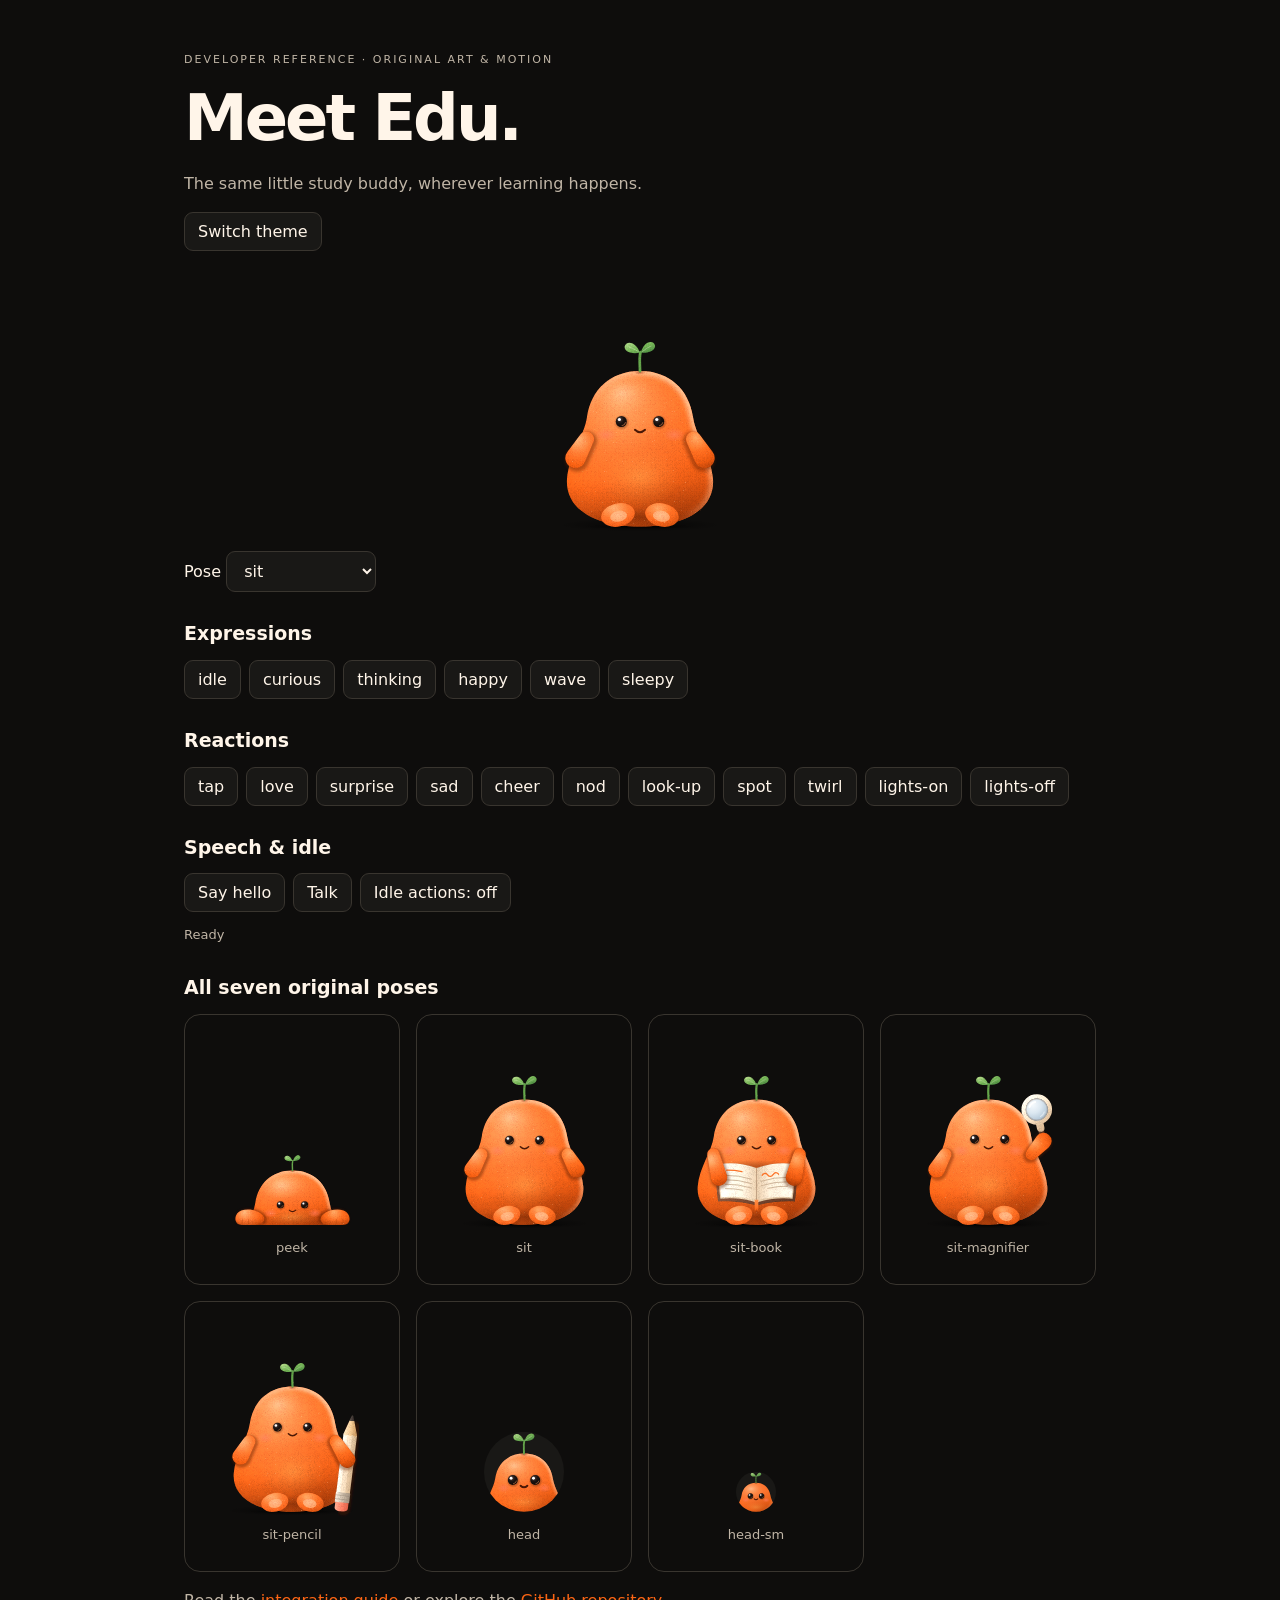
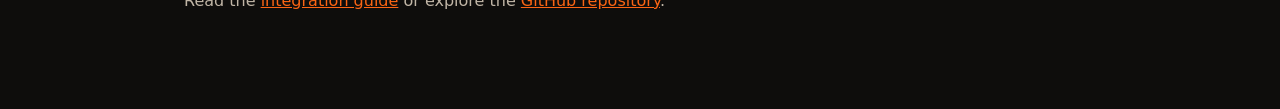
==== index.html @ 2452f306 "Share Edu mascot with animated README, demo and reusable agent skill" ====
<!doctype html>
<html lang="en" data-theme="dark"><meta charset="utf-8"><meta name="viewport" content="width=device-width, initial-scale=1"><title>Edu — meet your study buddy</title><link rel="icon" href="art/mascot/head-sm.svg"><link rel="stylesheet" href="assets/mascot.css"><link rel="stylesheet" href="demo.css">
<body><main><p class="eyebrow">DEVELOPER REFERENCE · ORIGINAL ART & MOTION</p><h1>Meet Edu.</h1><p>The same little study buddy, wherever learning happens.</p><button id="theme">Switch theme</button><section class="stage"><div id="hero"></div></section><label>Pose <select id="pose"></select></label><h2>Expressions</h2><div id="states" class="controls"></div><h2>Reactions</h2><div id="reactions" class="controls"></div><h2>Speech & idle</h2><div class="controls"><button id="speak">Say hello</button><button id="talk">Talk</button><button id="auto" aria-pressed="false">Idle actions: off</button></div><p id="status" aria-live="polite">Ready</p><h2>All seven original poses</h2><section id="gallery"></section><p>Read the <a href="docs/integration.md">integration guide</a> or explore the <a href="https://github.com/zoxilsi/eduport_mascot_edu">GitHub repository</a>.</p></main><script type="module" src="demo.js"></script></body></html>
---- assets/mascot.css ----
/* Edu, Eduport's study buddy (assets/mascot.js): layers, moods, reactions, idle
   actions, the thought cloud, speech bubbles and particles. Flying lives in
   assets/journey.css.

   Everything is driven by classes, data attributes and CSS custom properties that
   mascot.js writes through CSSOM, so the page's Content-Security-Policy (no style=""
   markup) is respected.

   Layers, outside in:
     .mascot   the element the page places (never transformed)
     .m-clip   the crop: the ledge for a peek, a circle for an avatar
     .m-stage  the entrance (rise)            .m-dip   scrollPeek (duck and pop)
     .m-act    one-shot reactions and idle actions, hover tilt
     .m-mood   the state: breathing, thinking, curious, happy, wave
   Long loops only move these HTML layers, which the compositor animates without
   repainting the felt filter. Parts inside the SVG (eyes, arms, mouth, seedling)
   move only for short events. */

/* --- frame ------------------------------------------------------------------------ */
.mascot {
  --gaze-x: 3px; --gaze-y: 1.6px; --lift: -11px; --tilt: 7deg; --lean: 2deg;
  --think-x: 72%; --think-y: 86%; --td: 4.5px; --tg: 3.5px; --tp: 5px 8px;
  position: relative; display: inline-block; width: 100%; line-height: 0;
  -webkit-tap-highlight-color: transparent; -webkit-user-select: none; user-select: none;
}
.mascot.is-interactive { cursor: pointer; touch-action: manipulation; }
.mascot .m-clip, .mascot .m-stage, .mascot .m-dip, .mascot .m-act, .mascot .m-mood {
  display: block; transform-origin: 50% 100%;
}
.mascot svg { display: block; width: 100%; height: auto; overflow: visible; }
.mascot--peek { --lift: 0px; --tilt: 3.5deg; --lean: 1.4deg; }
.mascot--sit { --think-x: 74%; --think-y: 94%; }
.mascot--head {
  --gaze-x: 2.2px; --gaze-y: 1.2px; --lift: -5px; --tilt: 8deg;
  --think-x: 78%; --think-y: 86%; --td: 3px; --tg: 2px; --tp: 3px 5px;
}
/* A peek hides below its ledge (the bottom edge) but may wave, cheer or pop above it. */
.mascot--peek .m-clip { clip-path: inset(-90% -45% 0 -45%); }
/* An avatar is cropped round; the face moves inside the crop. */
.mascot--head .m-clip { clip-path: circle(50% at 50% 50%); background: var(--surface-2); }
.mascot--head .m-act, .mascot--head .m-mood { transform-origin: 50% 78%; }

/* --- the rig (see art/mascot/README.md) ---------------------------------------------- */
.mascot .m-body, .mascot .m-accessory { transform-box: fill-box; transform-origin: 50% 100%; }
.mascot .m-hand-l, .mascot .m-hand-r, .mascot .m-shadow, .mascot .m-eyes, .mascot .m-lid,
.mascot .m-eye, .mascot .m-mouth, .mascot .m-mouth-o, .mascot .m-prop {
  transform-box: fill-box; transform-origin: 50% 50%;
}
.mascot .m-mouth-open { transform-box: fill-box; transform-origin: 50% 0; }
.mascot .m-mouth-o { transform-origin: 50% 25%; }

.mascot .m-gaze {
  transform: translate(calc(var(--gx, 0) * var(--gaze-x)), calc(var(--gy, 0) * var(--gaze-y)));
  transition: transform 0.35s cubic-bezier(0.2, 0.8, 0.2, 1);
}
.mascot .m-lid { transition: transform 0.12s cubic-bezier(0.3, 0, 0.2, 1), opacity 0.1s ease; }
.mascot.is-blinking .m-lid { transform: scaleY(0.08); transition-duration: 0.06s, 0.1s; }
.mascot .m-eye { transition: transform 0.22s cubic-bezier(0.3, 1.4, 0.5, 1), opacity 0.1s ease; }
.mascot .m-joy, .mascot .m-joy-l, .mascot .m-joy-r, .mascot .m-blush, .mascot .m-mouth-o { opacity: 0; transition: opacity 0.12s ease; }
.mascot .m-joy-l, .mascot .m-joy-r { opacity: 1; }
.mascot .m-mouth { transition: transform 0.25s cubic-bezier(0.3, 1.4, 0.5, 1), opacity 0.08s ease; }
.mascot .m-mouth-o { transition: opacity 0.08s ease, transform 0.45s cubic-bezier(0.3, 1.3, 0.5, 1); }
.mascot .m-accessory { transition: transform 0.5s cubic-bezier(0.3, 1.5, 0.5, 1); }
.mascot .m-act { transition: transform 0.5s cubic-bezier(0.3, 1.3, 0.5, 1); }
.mascot .m-mood { transition: transform 0.45s cubic-bezier(0.3, 1.5, 0.5, 1); }
.mascot .m-glow { transition: opacity 0.6s ease; }
.mascot .m-hand-l, .mascot .m-hand-r { transition: transform 0.45s cubic-bezier(0.3, 1.3, 0.5, 1); }

/* --- expressions (classes set by reactions, idle actions and moods) --------------------- */
/* closed "happy" eyes: the beads hide, two little arcs show */
.mascot.x-joy .m-lid, .mascot[data-state="happy"] .m-lid { opacity: 0; }
.mascot.x-joy .m-joy, .mascot[data-state="happy"] .m-joy { opacity: 1; }
.mascot.x-wink .m-joy { opacity: 1; }
.mascot.x-wink .m-joy-l { opacity: 0; }
.mascot.x-wink .m-eye-r { opacity: 0; }
/* open smile (talking, cheering, laughing) */
.mascot.x-open .m-mouth, .mascot[data-state="happy"] .m-mouth, .mascot.is-talking .m-mouth { opacity: 0; }
.mascot.x-open .m-mouth-open, .mascot[data-state="happy"] .m-mouth-open, .mascot.is-talking .m-mouth-open { display: inline; }
.mascot.x-giggle .m-mouth-open { animation: m-giggle 0.15s ease-in-out infinite alternate; }
.mascot.is-talking .m-mouth-open { animation: m-talk 0.18s ease-in-out infinite alternate; }
@keyframes m-giggle { from { transform: scaleY(0.62); } to { transform: scaleY(1); } }
@keyframes m-talk { from { transform: scale(0.92, 0.5); } to { transform: scale(1, 1); } }
/* a small "o" and a big yawn */
.mascot.x-o .m-mouth, .mascot.x-yawn .m-mouth, .mascot.x-o .m-mouth-open, .mascot.x-yawn .m-mouth-open { opacity: 0; }
.mascot.x-o .m-mouth-o, .mascot.x-yawn .m-mouth-o { opacity: 1; }
.mascot.x-yawn .m-mouth-o { transform: scale(1.45, 2.15); }
.mascot.x-frown .m-mouth { transform: scaleY(-1); }
/* eyes */
.mascot.x-wide .m-eye { transform: scale(1.18); }
.mascot.x-wide-sm .m-eye, .mascot[data-state="curious"] .m-eye { transform: scale(1.08); }
.mascot.x-squint .m-eye { transform: scale(1.06, 0.2); }
.mascot.x-sleepy .m-eye, .mascot[data-state="sleepy"] .m-eye { transform: scaleY(0.36); }
.mascot.x-droop .m-eye { transform: scaleY(0.8); }
.mascot.x-content .m-eye { transform: scaleY(0.7); }
.mascot.x-blush .m-blush { opacity: 0.85; }
/* leaning while it glances around */
.mascot.x-lean-l .m-act { transform: rotate(calc(var(--lean) * -1)); }
.mascot.x-lean-r .m-act { transform: rotate(var(--lean)); }

/* --- moods (data-state) ------------------------------------------------------------- */
/* idle: a slow breath on the outer layer; paws and feet stay planted */
.mascot--peek[data-state="idle"] .m-mood, .mascot--sit[data-state="idle"] .m-mood {
  animation: m-breathe 3.6s ease-in-out infinite alternate;
}
@keyframes m-breathe { from { transform: scale(1.006, 0.994); } to { transform: scale(0.994, 1.012); } }

/* curious: stands a little taller and alert while you type */
.mascot[data-state="curious"] .m-mood { transform: scale(0.985, 1.045); }
.mascot--head[data-state="curious"] .m-mood { transform: translateY(-3%) scale(1.03); }
.mascot[data-state="curious"] .m-accessory { transform: rotate(-4deg) scaleY(1.06); }
.mascot.is-typing .m-accessory { animation: m-type 0.36s ease-in-out infinite alternate; }
@keyframes m-type { from { transform: rotate(-6deg) scaleY(1.04); } to { transform: rotate(5deg) scaleY(1.07); } }

/* thinking: rocks gently, glows warm inside and shows a thought cloud */
.mascot[data-state="thinking"] .m-mood { animation: m-ponder 2.8s ease-in-out infinite; }
.mascot--head[data-state="thinking"] .m-mood { animation-name: m-ponder-head; }
@keyframes m-ponder { 0%, 100% { transform: skewX(2.4deg); } 50% { transform: skewX(-2.4deg) scale(1, 1.012); } }
@keyframes m-ponder-head { 0%, 100% { transform: rotate(-4deg); } 50% { transform: rotate(4deg) translateY(-2%); } }
.mascot[data-state="thinking"] .m-glow { animation: m-glow 1.4s steps(6) infinite alternate; } /* few steps: few repaints of the felt */
@keyframes m-glow { from { opacity: 0.4; } to { opacity: 1; } }
.mascot--sit[data-hands*="r"][data-state="thinking"] .m-hand-r { transform: rotate(-112deg); }
.mascot--sit[data-hands="l"][data-state="thinking"] .m-hand-l { transform: rotate(112deg); }

/* happy: a hop (a stretch when peeking, so it never leaves its ledge) */
.mascot--sit[data-state="happy"] .m-mood, .mascot--head[data-state="happy"] .m-mood { animation: m-hop-act 0.8s both; }
.mascot--sit[data-state="happy"] .m-body, .mascot--head[data-state="happy"] .m-body { animation: m-lift 0.8s both; }
.mascot--sit[data-state="happy"] .m-shadow { animation: m-shadow-1 0.8s both; }
.mascot--peek[data-state="happy"] .m-mood { animation: m-pop-stretch 0.75s both; }
.mascot[data-state="happy"] .m-accessory { animation: m-settle 0.8s 0.1s both; }

/* wave: the free hand says hello (-130deg points it straight up in every pose) */
.mascot[data-wave="r"][data-state="wave"] .m-hand-r, .mascot[data-wave="r"].act-wave .m-hand-r {
  animation: m-wave-r 1.3s cubic-bezier(0.45, 0, 0.35, 1) both;
}
.mascot[data-wave="l"][data-state="wave"] .m-hand-l, .mascot[data-wave="l"].act-wave .m-hand-l {
  animation: m-wave-l 1.3s cubic-bezier(0.45, 0, 0.35, 1) both;
}
.mascot[data-state="wave"] .m-mood { animation: m-wave-lean 1.3s ease-in-out both; }
.mascot[data-wave="l"][data-state="wave"] .m-mood { animation-name: m-wave-lean-l; }
.mascot[data-wave=""][data-state="wave"] .m-mood { animation: m-love 1.3s ease-in-out both; }
.mascot[data-state="wave"] .m-mouth, .mascot.act-wave .m-mouth { opacity: 0; }
.mascot[data-state="wave"] .m-mouth-open, .mascot.act-wave .m-mouth-open { display: inline; }
.mascot[data-state="wave"] .m-accessory { animation: m-settle 1.1s 0.2s both; }
@keyframes m-wave-r {
  0% { transform: rotate(0deg); }
  9% { transform: rotate(9deg); }
  27% { transform: rotate(-138deg); }
  39% { transform: rotate(-118deg); }
  51% { transform: rotate(-140deg); }
  63% { transform: rotate(-119deg); }
  75% { transform: rotate(-133deg); }
  91% { transform: rotate(5deg); }
  100% { transform: rotate(0deg); }
}
@keyframes m-wave-l {
  0% { transform: rotate(0deg); }
  9% { transform: rotate(-9deg); }
  27% { transform: rotate(138deg); }
  39% { transform: rotate(118deg); }
  51% { transform: rotate(140deg); }
  63% { transform: rotate(119deg); }
  75% { transform: rotate(133deg); }
  91% { transform: rotate(-5deg); }
  100% { transform: rotate(0deg); }
}
@keyframes m-wave-lean { 0%, 100% { transform: none; } 22%, 76% { transform: rotate(1.6deg) scale(0.99, 1.02); } }
@keyframes m-wave-lean-l { 0%, 100% { transform: none; } 22%, 76% { transform: rotate(-1.6deg) scale(0.99, 1.02); } }

/* --- shared motion ------------------------------------------------------------------ */
@keyframes m-lift {
  0%, 16% { transform: translateY(0); animation-timing-function: cubic-bezier(0.2, 0.7, 0.4, 1); }
  48% { transform: translateY(var(--lift)); animation-timing-function: cubic-bezier(0.6, 0, 0.8, 0.4); }
  72%, 100% { transform: translateY(0); }
}
@keyframes m-hop-act {
  0% { transform: none; animation-timing-function: cubic-bezier(0.3, 0, 0.6, 1); }
  16% { transform: scale(1.07, 0.92); animation-timing-function: cubic-bezier(0.2, 0.6, 0.4, 1); }
  34% { transform: scale(0.94, 1.08); }
  50% { transform: none; animation-timing-function: cubic-bezier(0.6, 0, 0.8, 0.4); }
  72% { transform: scale(1.06, 0.93); animation-timing-function: cubic-bezier(0.2, 0.6, 0.4, 1); }
  86% { transform: scale(0.985, 1.015); }
  100% { transform: none; }
}
@keyframes m-shadow-1 { 0%, 16%, 72%, 100% { transform: none; opacity: 1; } 48% { transform: scale(0.8); opacity: 0.6; } }
@keyframes m-pop-stretch {
  0% { transform: none; animation-timing-function: cubic-bezier(0.3, 0, 0.6, 1); }
  18% { transform: scale(1.05, 0.94); animation-timing-function: cubic-bezier(0.2, 0.6, 0.4, 1); }
  42% { transform: scale(0.95, 1.08); }
  62% { transform: scale(1.03, 0.97); }
  80% { transform: scale(0.99, 1.01); }
  100% { transform: none; }
}
/* the seedling's springy settle (0 → 10 → -7 → 4 → -1.5 → 0) */
@keyframes m-settle {
  0% { transform: none; }
  14% { transform: rotate(10deg); }
  32% { transform: rotate(-7deg); }
  50% { transform: rotate(4deg); }
  68% { transform: rotate(-1.5deg); }
  84% { transform: rotate(0.5deg); }
  100% { transform: none; }
}
@keyframes m-boing {
  0% { transform: none; }
  10% { transform: scale(1, 0.86); }
  24% { transform: rotate(-12deg) scale(1, 1.14); }
  40% { transform: rotate(9deg); }
  56% { transform: rotate(-6deg); }
  72% { transform: rotate(3deg); }
  86% { transform: rotate(-1deg); }
  100% { transform: none; }
}

/* --- reactions (react) -------------------------------------------------------------- */
/* tap: squash on the press, a rebound stretch and a wobble; a giggle or a wink */
.mascot.act-tap .m-act { animation: m-tap 0.78s both; }
.mascot.act-tap .m-accessory { animation: m-boing 0.95s both; }
/* twirl (react("twirl")): the sprout spins like a little rotor about its stem, twice, then settles */
.mascot.x-twirl .m-accessory { animation: m-twirl 0.68s cubic-bezier(0.35, 0.6, 0.35, 1) both; }
@keyframes m-twirl {
  0% { transform: none; }
  22% { transform: scaleX(-1) scaleY(1.08); }
  44% { transform: scaleX(1) scaleY(1.04); }
  66% { transform: scaleX(-1) scaleY(1.06); }
  86% { transform: scaleX(1) rotate(-6deg); }
  100% { transform: none; }
}
@keyframes m-tap {
  0% { transform: none; animation-timing-function: cubic-bezier(0.3, 0, 0.6, 1); }
  13% { transform: scale(1.15, 0.84); animation-timing-function: cubic-bezier(0.2, 0.6, 0.4, 1); }
  32% { transform: scale(0.93, 1.09); animation-timing-function: ease-in-out; }
  48% { transform: scale(1.04, 0.96) rotate(-2.5deg); }
  64% { transform: scale(0.985, 1.02) rotate(2deg); }
  80% { transform: rotate(-0.8deg); }
  100% { transform: none; }
}

/* love: a happy little sway with blushing cheeks (hearts come from mascot.js) */
.mascot.act-love .m-act { animation: m-love 1.85s ease-in-out both; }
.mascot.act-love .m-accessory { animation: m-settle 1.2s 0.1s both; }
@keyframes m-love {
  0% { transform: none; }
  14% { transform: scale(1.05, 0.95) rotate(-3deg); }
  34% { transform: scale(1.02, 1.01) rotate(3.5deg); }
  54% { transform: rotate(-2.5deg); }
  72% { transform: rotate(1.5deg); }
  88% { transform: rotate(-0.5deg); }
  100% { transform: none; }
}

/* surprise: a quick crouch, then a jump with wide eyes, a little "o" and flared arms */
.mascot.act-surprise .m-act { animation: m-surprise 1.15s both; }
.mascot--sit.act-surprise .m-body, .mascot--head.act-surprise .m-body { animation: m-lift-early 1.15s both; }
.mascot--sit.act-surprise .m-shadow { animation: m-shadow-early 1.15s both; }
.mascot.act-surprise .m-accessory { animation: m-boing 1.15s both; }
.mascot[data-hands*="r"].act-surprise .m-hand-r { animation: m-flare-r 1.15s both; }
.mascot[data-hands*="l"].act-surprise .m-hand-l { animation: m-flare-l 1.15s both; }
@keyframes m-surprise {
  0% { transform: none; animation-timing-function: cubic-bezier(0.3, 0, 0.6, 1); }
  9% { transform: scale(1.07, 0.9); animation-timing-function: cubic-bezier(0.2, 0.7, 0.4, 1); }
  24% { transform: scale(0.93, 1.12); animation-timing-function: ease-in-out; }
  40% { transform: scale(1.03, 0.97); }
  56% { transform: scale(0.99, 1.01); }
  100% { transform: none; }
}
@keyframes m-lift-early {
  0%, 9% { transform: translateY(0); animation-timing-function: cubic-bezier(0.2, 0.7, 0.4, 1); }
  24% { transform: translateY(var(--lift)); animation-timing-function: cubic-bezier(0.6, 0, 0.8, 0.4); }
  40%, 100% { transform: translateY(0); }
}
@keyframes m-shadow-early { 0%, 9%, 40%, 100% { transform: none; opacity: 1; } 24% { transform: scale(0.8); opacity: 0.6; } }
@keyframes m-flare-r { 0%, 100% { transform: none; } 9% { transform: rotate(8deg); } 24% { transform: rotate(-44deg); } 62% { transform: rotate(-36deg); } }
@keyframes m-flare-l { 0%, 100% { transform: none; } 9% { transform: rotate(-8deg); } 24% { transform: rotate(44deg); } 62% { transform: rotate(36deg); } }

/* sad: slumps, the seedling droops, a frown and a sweat drop; then shakes it off */
.mascot.act-sad .m-act { animation: m-sag 1.95s ease-in-out both; }
.mascot.act-sad .m-accessory { animation: m-droop 1.95s both; }
.mascot[data-hands*="r"].act-sad .m-hand-r { animation: m-droop-r 1.95s ease-in-out both; }
.mascot[data-hands*="l"].act-sad .m-hand-l { animation: m-droop-l 1.95s ease-in-out both; }
@keyframes m-sag {
  0% { transform: none; }
  28%, 78% { transform: translateY(1%) scale(1.035, 0.935); }
  90% { transform: scale(0.99, 1.015); }
  100% { transform: none; }
}
@keyframes m-droop {
  0% { transform: none; animation-timing-function: cubic-bezier(0.4, 0, 0.6, 1); }
  26% { transform: rotate(30deg); animation-timing-function: ease-in-out; }
  34% { transform: rotate(26deg); }
  76% { transform: rotate(24deg); animation-timing-function: cubic-bezier(0.3, 0, 0.3, 1); }
  88% { transform: rotate(-7deg); }
  96% { transform: rotate(2deg); }
  100% { transform: none; }
}
@keyframes m-droop-r { 0%, 100% { transform: none; } 28%, 78% { transform: rotate(14deg); } }
@keyframes m-droop-l { 0%, 100% { transform: none; } 28%, 78% { transform: rotate(-14deg); } }

/* cheer: both arms up, two happy bounces and confetti */
.mascot.act-cheer .m-act { animation: m-cheer 1.65s both; }
.mascot--sit.act-cheer .m-body, .mascot--head.act-cheer .m-body { animation: m-lift-2 1.65s both; }
.mascot--sit.act-cheer .m-shadow { animation: m-shadow-2 1.65s both; }
.mascot.act-cheer .m-accessory { animation: m-boing 1.3s 0.1s both; }
.mascot[data-hands*="r"].act-cheer .m-hand-r { animation: m-cheer-r 1.65s ease-in-out both; }
.mascot[data-hands*="l"].act-cheer .m-hand-l { animation: m-cheer-l 1.65s ease-in-out both; }
@keyframes m-cheer {
  0% { transform: none; animation-timing-function: cubic-bezier(0.3, 0, 0.6, 1); }
  8% { transform: scale(1.07, 0.92); animation-timing-function: cubic-bezier(0.2, 0.6, 0.4, 1); }
  20% { transform: scale(0.95, 1.07); animation-timing-function: cubic-bezier(0.6, 0, 0.8, 0.4); }
  32% { transform: scale(1.05, 0.95); animation-timing-function: cubic-bezier(0.2, 0.6, 0.4, 1); }
  44% { transform: scale(0.97, 1.05); animation-timing-function: cubic-bezier(0.6, 0, 0.8, 0.4); }
  56% { transform: scale(1.04, 0.96); animation-timing-function: ease-out; }
  70% { transform: scale(0.99, 1.01); }
  100% { transform: none; }
}
@keyframes m-lift-2 {
  0%, 8% { transform: translateY(0); animation-timing-function: cubic-bezier(0.2, 0.7, 0.4, 1); }
  20% { transform: translateY(var(--lift)); animation-timing-function: cubic-bezier(0.6, 0, 0.8, 0.4); }
  32% { transform: translateY(0); animation-timing-function: cubic-bezier(0.2, 0.7, 0.4, 1); }
  44% { transform: translateY(calc(var(--lift) * 0.75)); animation-timing-function: cubic-bezier(0.6, 0, 0.8, 0.4); }
  56%, 100% { transform: translateY(0); }
}
@keyframes m-shadow-2 {
  0%, 8%, 32%, 56%, 100% { transform: none; opacity: 1; }
  20% { transform: scale(0.8); opacity: 0.6; }
  44% { transform: scale(0.85); opacity: 0.7; }
}
@keyframes m-cheer-r {
  0%, 100% { transform: none; }
  7% { transform: rotate(10deg); }
  19% { transform: rotate(-142deg); }
  31% { transform: rotate(-120deg); }
  43% { transform: rotate(-142deg); }
  55% { transform: rotate(-122deg); }
  69% { transform: rotate(-136deg); }
  83% { transform: rotate(-132deg); }
  94% { transform: rotate(6deg); }
}
@keyframes m-cheer-l {
  0%, 100% { transform: none; }
  7% { transform: rotate(-10deg); }
  19% { transform: rotate(142deg); }
  31% { transform: rotate(120deg); }
  43% { transform: rotate(142deg); }
  55% { transform: rotate(122deg); }
  69% { transform: rotate(136deg); }
  83% { transform: rotate(132deg); }
  94% { transform: rotate(-6deg); }
}

/* nod: "got it", twice */
.mascot.act-nod .m-act { animation: m-nod 0.95s ease-in-out both; }
.mascot.act-nod .m-accessory { animation: m-settle 1s 0.15s both; }
@keyframes m-nod {
  0% { transform: none; }
  22% { transform: scale(1.015, 0.95); }
  42% { transform: none; }
  62% { transform: scale(1.01, 0.96); }
  80% { transform: scale(0.995, 1.01); }
  100% { transform: none; }
}

/* spot: eyes on something (a "Remember this" card), a twinkle, then a knowing nod */
.mascot.act-spot .m-act { animation: m-nod 0.95s 0.38s ease-in-out both; }
.mascot.act-spot .m-accessory { animation: m-settle 1s 0.4s both; }

/* look-up: leans back to look at its seedling (or the sky) */
.mascot.act-look-up .m-act { animation: m-look-up 1.5s ease-in-out both; }
.mascot.act-look-up .m-accessory { animation: m-settle 1.1s 0.1s both; }
@keyframes m-look-up { 0%, 100% { transform: none; } 22%, 78% { transform: scale(0.985, 1.035); } 92% { transform: scale(1.01, 0.99); } }

/* lights-on: squints at the brightness, then opens its eyes with a smile */
.mascot.act-lights-on .m-act { animation: m-lights-on 2.05s both; }
.mascot--sit.act-lights-on .m-body, .mascot--head.act-lights-on .m-body { animation: m-lift-late 2.05s both; }
.mascot.act-lights-on .m-accessory { animation: m-settle 1.1s 0.95s both; }
.mascot[data-hands*="r"].act-lights-on .m-hand-r { animation: m-shield-r 2.05s ease-in-out both; }
.mascot[data-hands*="l"].act-lights-on .m-hand-l { animation: m-shield-l 2.05s ease-in-out both; }
@keyframes m-lights-on {
  0% { transform: none; animation-timing-function: cubic-bezier(0.2, 0.7, 0.4, 1); }
  6% { transform: scale(1.07, 0.91); }
  14%, 38% { transform: scale(1.04, 0.95) rotate(-2deg); animation-timing-function: cubic-bezier(0.3, 0, 0.5, 1); }
  47% { transform: scale(0.95, 1.08); }
  58% { transform: scale(1.03, 0.97); }
  70% { transform: scale(0.99, 1.01); }
  80%, 100% { transform: none; }
}
@keyframes m-lift-late {
  0%, 39% { transform: translateY(0); animation-timing-function: cubic-bezier(0.2, 0.7, 0.4, 1); }
  48% { transform: translateY(calc(var(--lift) * 0.8)); animation-timing-function: cubic-bezier(0.6, 0, 0.8, 0.4); }
  57%, 100% { transform: translateY(0); }
}
@keyframes m-shield-r { 0%, 52%, 100% { transform: none; } 8%, 38% { transform: rotate(-36deg); } }
@keyframes m-shield-l { 0%, 52%, 100% { transform: none; } 8%, 38% { transform: rotate(36deg); } }

/* lights-off: looks around in the dark, then a tiny yawn and a stretch */
.mascot.act-lights-off .m-act { animation: m-lights-off 2.35s ease-in-out both; }
.mascot[data-hands*="r"].act-lights-off .m-hand-r { animation: m-stretch-r 2.35s ease-in-out both; }
.mascot[data-hands*="l"].act-lights-off .m-hand-l { animation: m-stretch-l 2.35s ease-in-out both; }
.mascot.act-lights-off .m-accessory { animation: m-settle 1.1s 1.25s both; }
@keyframes m-lights-off {
  0% { transform: none; }
  10%, 30% { transform: rotate(calc(var(--lean) * -1)); }
  40%, 54% { transform: rotate(var(--lean)); }
  62% { transform: none; }
  72% { transform: scale(0.975, 1.05); }
  84% { transform: scale(0.97, 1.06); }
  92% { transform: scale(1.02, 0.985); }
  100% { transform: none; }
}
@keyframes m-stretch-r { 0%, 60%, 100% { transform: none; } 72% { transform: rotate(-64deg); } 84% { transform: rotate(-72deg); } 94% { transform: rotate(4deg); } }
@keyframes m-stretch-l { 0%, 60%, 100% { transform: none; } 72% { transform: rotate(64deg); } 84% { transform: rotate(72deg); } 94% { transform: rotate(-4deg); } }

/* --- idle actions (autoplay) ---------------------------------------------------------- */
.mascot.act-sprout .m-accessory { animation: m-pluck 1.15s both; }
@keyframes m-pluck {
  0% { transform: none; }
  8% { transform: scale(1, 0.88); }
  20% { transform: rotate(12deg) scale(1, 1.06); }
  36% { transform: rotate(-8deg); }
  52% { transform: rotate(5deg); }
  68% { transform: rotate(-2deg); }
  84% { transform: rotate(0.6deg); }
  100% { transform: none; }
}
.mascot--sit.act-hop .m-act, .mascot--head.act-hop .m-act { animation: m-hop-act 0.9s both; }
.mascot--sit.act-hop .m-body, .mascot--head.act-hop .m-body { animation: m-lift 0.9s both; }
.mascot--sit.act-hop .m-shadow { animation: m-shadow-1 0.9s both; }
.mascot--peek.act-hop .m-act { animation: m-peek-hop 0.9s both; }
.mascot.act-hop .m-accessory { animation: m-settle 1.1s 0.35s both; }
@keyframes m-peek-hop {
  0% { transform: none; animation-timing-function: cubic-bezier(0.4, 0, 0.6, 1); }
  18% { transform: translateY(5%) scale(1.05, 0.95); animation-timing-function: cubic-bezier(0.2, 0.7, 0.3, 1); }
  44% { transform: scale(0.95, 1.08); }
  62% { transform: scale(1.03, 0.97); }
  78% { transform: scale(0.99, 1.01); }
  100% { transform: none; }
}
.mascot.act-tilt .m-act { animation: m-tilt-l 1.9s both; }
.mascot.act-tilt.x-tilt-r .m-act { animation-name: m-tilt-r; }
.mascot.act-tilt .m-accessory { animation: m-settle 1.1s 1.2s both; }
@keyframes m-tilt-l {
  0% { transform: none; animation-timing-function: cubic-bezier(0.4, 0, 0.3, 1); }
  20%, 68% { transform: rotate(calc(var(--tilt) * -1)); animation-timing-function: cubic-bezier(0.5, 0, 0.3, 1); }
  84% { transform: rotate(calc(var(--tilt) * 0.22)); }
  94% { transform: rotate(calc(var(--tilt) * -0.07)); }
  100% { transform: none; }
}
@keyframes m-tilt-r {
  0% { transform: none; animation-timing-function: cubic-bezier(0.4, 0, 0.3, 1); }
  20%, 68% { transform: rotate(var(--tilt)); animation-timing-function: cubic-bezier(0.5, 0, 0.3, 1); }
  84% { transform: rotate(calc(var(--tilt) * -0.22)); }
  94% { transform: rotate(calc(var(--tilt) * 0.07)); }
  100% { transform: none; }
}
.mascot.act-yawn .m-act { animation: m-yawn 2.2s ease-in-out both; }
.mascot[data-hands*="r"].act-yawn .m-hand-r { animation: m-yawn-r 2.2s ease-in-out both; }
.mascot[data-hands*="l"].act-yawn .m-hand-l { animation: m-yawn-l 2.2s ease-in-out both; }
@keyframes m-yawn { 0%, 10%, 100% { transform: none; } 30% { transform: scale(0.975, 1.05); } 66% { transform: scale(0.97, 1.06); } 80% { transform: scale(1.025, 0.975); } 90% { transform: scale(0.995, 1.005); } }
@keyframes m-yawn-r { 0%, 12%, 100% { transform: none; } 32% { transform: rotate(-60deg); } 64% { transform: rotate(-70deg); } 80% { transform: rotate(4deg); } }
@keyframes m-yawn-l { 0%, 12%, 100% { transform: none; } 32% { transform: rotate(60deg); } 64% { transform: rotate(70deg); } 80% { transform: rotate(-4deg); } }
.mascot.act-askbox .m-act { animation: m-ask 1.7s ease-in-out both; }
@keyframes m-ask { 0%, 48%, 74%, 100% { transform: none; } 60% { transform: scale(1.01, 0.965); } }
/* the feature-card poses: reading the book, searching with the glass, eyeing the pencil */
.mascot.act-read .m-act { animation: m-read 2.1s ease-in-out both; }
@keyframes m-read { 0%, 100% { transform: none; } 30% { transform: rotate(-1.5deg) scale(1.01, 0.985); } 64% { transform: rotate(1.5deg) scale(1.01, 0.985); } }
.mascot.act-search .m-hand-r { animation: m-search 1.8s ease-in-out both; }
.mascot.act-search .m-act { animation: m-lean-r 1.8s ease-in-out both; }
@keyframes m-search { 0%, 100% { transform: none; } 18%, 50% { transform: rotate(-6deg); } 34%, 66% { transform: rotate(6deg); } 82% { transform: rotate(-2deg); } }
@keyframes m-lean-r { 0%, 100% { transform: none; } 20%, 80% { transform: rotate(1.6deg); } }
.mascot.act-jot .m-act { animation: m-nod 0.95s 0.85s ease-in-out both; }
.mascot.act-jot .m-accessory { animation: m-settle 1.1s 0.3s both; }
.mascot.act-wave .m-act { animation: m-wave-lean 1.45s ease-in-out both; }
.mascot[data-wave="l"].act-wave .m-act { animation-name: m-wave-lean-l; }
.mascot.act-wave .m-accessory { animation: m-settle 1.1s 0.25s both; }

/* hover (a mouse, never touch): a curious tilt */
.mascot.is-hover .m-act { transform: rotate(calc(var(--tilt) * -0.55)); }
.mascot.is-hover .m-accessory { transform: rotate(-8deg) scaleY(1.05); }
.mascot.is-hover .m-eye { transform: scale(1.06); }

/* --- entrance and scrollPeek (peek) ---------------------------------------------------- */
/* rises from behind its ledge: the seedling pokes up, the eyes peek over and glance
   left and right, then a springy pop */
.mascot--peek.is-entering .m-stage { animation: m-rise 1.5s 1.4s both; }
.mascot--peek.is-entering .m-gaze { animation: m-rise-look 1.5s 1.4s both; }
@keyframes m-rise {
  0% { transform: translateY(104%); animation-timing-function: cubic-bezier(0.2, 0.7, 0.3, 1); }
  12%, 22% { transform: translateY(74%); animation-timing-function: cubic-bezier(0.4, 0, 0.3, 1); }
  32%, 60% { transform: translateY(21%); animation-timing-function: cubic-bezier(0.4, 0, 0.2, 1); }
  76% { transform: translateY(0) scale(0.95, 1.07); animation-timing-function: ease-in-out; }
  88% { transform: scale(1.03, 0.97); }
  100% { transform: none; }
}
@keyframes m-rise-look {
  0%, 32% { transform: translate(0, -1px); }
  38%, 45% { transform: translate(-3px, -0.6px); }
  51%, 58% { transform: translate(3px, -0.6px); }
  66%, 100% { transform: none; }
}
.mascot.is-dipped .m-dip { transform: translateY(104%); }
.mascot.is-ducking .m-dip { animation: m-duck 0.42s both; }
.mascot.is-popping .m-dip { animation: m-pop 0.75s both; }
.mascot.is-popping .m-accessory { animation: m-settle 1.1s 0.3s both; }
@keyframes m-duck {
  0% { transform: none; animation-timing-function: cubic-bezier(0.3, 0, 0.5, 1); }
  22% { transform: scale(1.05, 0.94); animation-timing-function: cubic-bezier(0.55, 0, 0.8, 0.3); }
  100% { transform: translateY(104%); }
}
@keyframes m-pop {
  0% { transform: translateY(104%); animation-timing-function: cubic-bezier(0.2, 0.75, 0.35, 1); }
  52% { transform: translateY(0) scale(0.95, 1.08); animation-timing-function: ease-in-out; }
  70% { transform: scale(1.03, 0.96); }
  86% { transform: scale(0.99, 1.01); }
  100% { transform: none; }
}

/* --- thought cloud (state "thinking") ------------------------------------------------- */
.m-think {
  position: absolute; z-index: 1; left: var(--think-x); bottom: var(--think-y); line-height: 0;
  pointer-events: none; transform-origin: 0% 100%;
  animation: m-think-in 0.45s cubic-bezier(0.3, 1.5, 0.5, 1) both;
}
.m-think.is-out { animation: m-think-out 0.2s ease-in both; }
.m-think-cloud {
  position: relative; display: flex; align-items: center; gap: var(--tg); padding: var(--tp); border-radius: 999px;
  background: var(--surface-2); border: 1px solid var(--line); box-shadow: var(--shadow-1);
}
.m-think-cloud i { display: block; width: var(--td); height: var(--td); border-radius: 50%; background: var(--muted); animation: m-dot 1.2s ease-in-out infinite; }
.m-think-cloud i:nth-child(2) { animation-delay: 0.16s; }
.m-think-cloud i:nth-child(3) { animation-delay: 0.32s; }
.m-think::before, .m-think::after {
  content: ""; position: absolute; border-radius: 50%; background: var(--surface-2); border: 1px solid var(--line);
}
.m-think::before { left: calc(var(--td) * -0.1); bottom: calc(var(--td) * -1.1); width: calc(var(--td) * 1.4); height: calc(var(--td) * 1.4); }
.m-think::after { left: calc(var(--td) * -1); bottom: calc(var(--td) * -2.1); width: calc(var(--td) * 0.9); height: calc(var(--td) * 0.9); }
.mascot--head .m-think::after { display: none; }
@keyframes m-think-in { from { opacity: 0; transform: translate(-30%, 30%) scale(0.3); } to { opacity: 1; transform: none; } }
@keyframes m-think-out { to { opacity: 0; transform: translate(-20%, 20%) scale(0.5); } }
@keyframes m-dot { 0%, 64%, 100% { transform: none; opacity: 0.45; } 30% { transform: translateY(-40%); opacity: 1; } }

/* --- overlay: speech bubbles and particles ---------------------------------------------- */
/* One fixed layer for every mascot, so cards with overflow: hidden never clip them. */
.m-overlay { position: fixed; top: 0; left: 0; width: 100%; height: 100%; z-index: 60; pointer-events: none; overflow: hidden; contain: strict; }
/* the page-wide layer is there only while a bubble or sparkle is, and never while a class (a YouTube
   player) is on screen: nothing of ours is stacked over the player (classplayer.js .cv-live) */
.m-overlay:empty, .cv-live .m-overlay { display: none; }
.m-anchor { --m-top: 4%; position: absolute; left: 0; top: 0; contain: layout style; }
.m-anchor--sit { --m-top: 6%; }
.m-anchor--head { --m-top: 0%; }
.m-anchor.is-hidden { visibility: hidden; }
.m-anchor.is-hidden * { animation-play-state: paused; }

.m-bubble {
  --tail: 50%;
  position: absolute; left: 0; bottom: calc(100% - var(--m-top) + 12px);
  width: max-content; max-width: min(248px, calc(100vw - 24px));
  padding: 8px 13px 9px; border-radius: 16px;
  background: var(--surface-2); border: 1px solid var(--line); color: var(--heading); box-shadow: var(--shadow-1);
  font: 500 13.5px/1.38 var(--font-sans, system-ui, sans-serif); letter-spacing: -0.003em;
  text-align: left; white-space: normal; overflow-wrap: break-word;
  transform-origin: var(--tail) 100%;
  animation: m-bubble-in 0.48s cubic-bezier(0.3, 1.45, 0.55, 1) both;
}
.m-bubble::after {
  content: ""; position: absolute; left: var(--tail); bottom: -6px; width: 11px; height: 11px; margin-left: -5.5px;
  background: inherit; border: inherit; border-top: 0; border-left: 0; border-radius: 0 0 3px 0; transform: rotate(45deg);
}
.m-bubble.is-below { bottom: auto; top: calc(100% + 12px); transform-origin: var(--tail) 0%; }
.m-bubble.is-below::after { bottom: auto; top: -6px; border: inherit; border-right: 0; border-bottom: 0; border-radius: 3px 0 0 0; }
/* beside the mascot (say(text, { place: "left" | "right" })): mascot.js sets top, and --tail is
   the height of the face, where the tail points */
.m-bubble.is-left, .m-bubble.is-right { bottom: auto; transform-origin: 100% var(--tail); }
.m-bubble.is-right { transform-origin: 0% var(--tail); }
.m-bubble.is-left::after, .m-bubble.is-right::after { left: auto; bottom: auto; top: var(--tail); margin: -5.5px 0 0; border: inherit; }
.m-bubble.is-left::after { right: -6px; border-left: 0; border-bottom: 0; border-radius: 0 3px 0 0; }
.m-bubble.is-right::after { left: -6px; border-top: 0; border-right: 0; border-radius: 0 0 0 3px; }
.m-bubble.is-out { animation: m-bubble-out 0.2s ease-in both; }
@keyframes m-bubble-in { from { opacity: 0; transform: translateY(6px) scale(0.55); } 55% { opacity: 1; } to { opacity: 1; transform: none; } }
@keyframes m-bubble-out { to { opacity: 0; transform: translateY(-4px) scale(0.92); } }

.m-fx {
  position: absolute; left: var(--ox); top: var(--oy); width: var(--size); height: var(--size);
  margin: calc(var(--size) / -2) 0 0 calc(var(--size) / -2); line-height: 0; opacity: 0;
  animation: m-spark var(--t) cubic-bezier(0.15, 0.7, 0.3, 1) var(--d) both;
}
.m-fx svg { display: block; width: 100%; height: 100%; }
.m-c0 { color: var(--brand); }
.m-c1 { color: #f5a524; }
.m-c2 { color: #6faa52; }
.m-c3 { color: #ff7a5e; }
.m-fx-spark, .m-fx-twinkle { background: currentColor; clip-path: polygon(50% 0, 61% 39%, 100% 50%, 61% 61%, 50% 100%, 39% 61%, 0 50%, 39% 39%); }
.m-fx-twinkle { animation-name: m-twinkle; }
.m-fx-heart { color: #ff6b7a; animation: m-heart var(--t) cubic-bezier(0.3, 0.5, 0.4, 1) var(--d) both; }
.m-fx-heart.m-c0 { color: var(--brand); }
.m-fx-confetti { height: calc(var(--size) * 0.55); border-radius: 1.5px; background: currentColor; animation: m-confetti var(--t) linear var(--d) both; }
.m-fx-drop { color: #7cc4ff; animation: m-drop var(--t) ease-in var(--d) both; }
.m-fx-bang { color: var(--brand); animation: m-bang var(--t) cubic-bezier(0.3, 1.6, 0.5, 1) var(--d) both; }
@keyframes m-spark {
  0% { opacity: 0; transform: scale(0.2); }
  12% { opacity: 1; }
  38% { opacity: 1; transform: translate(calc(var(--dx) * 0.7), calc(var(--dy) * 0.7)) scale(var(--s)) rotate(calc(var(--r) * 0.5)); }
  100% { opacity: 0; transform: translate(var(--dx), var(--dy)) scale(0.1) rotate(var(--r)); }
}
@keyframes m-twinkle {
  0% { opacity: 0; transform: scale(0.1); }
  30% { opacity: 1; transform: translate(calc(var(--dx) * 0.6), calc(var(--dy) * 0.6)) scale(var(--s)); }
  55% { opacity: 0.55; transform: translate(calc(var(--dx) * 0.8), calc(var(--dy) * 0.8)) scale(calc(var(--s) * 0.6)); }
  70% { opacity: 1; transform: translate(calc(var(--dx) * 0.9), calc(var(--dy) * 0.9)) scale(var(--s)) rotate(45deg); }
  100% { opacity: 0; transform: translate(var(--dx), var(--dy)) scale(0.2) rotate(90deg); }
}
@keyframes m-heart {
  0% { opacity: 0; transform: scale(0.3); }
  16% { opacity: 1; transform: translate(calc(var(--dx) * 0.15), calc(var(--dy) * 0.18)) scale(var(--s)); }
  45% { transform: translate(calc(var(--dx) * -0.6), calc(var(--dy) * 0.5)) scale(var(--s)) rotate(calc(var(--r) * -1)); }
  72% { opacity: 1; }
  100% { opacity: 0; transform: translate(var(--dx), var(--dy)) scale(calc(var(--s) * 0.8)) rotate(var(--r)); }
}
@keyframes m-confetti {
  0% { opacity: 0; transform: none; animation-timing-function: cubic-bezier(0.1, 0.6, 0.3, 1); }
  8% { opacity: 1; }
  34% { transform: translate(var(--dx), var(--dy)) rotate(var(--r)); animation-timing-function: cubic-bezier(0.5, 0, 0.9, 0.6); }
  80% { opacity: 1; }
  100% { opacity: 0; transform: translate(calc(var(--dx) * 1.35), calc(var(--dy) + var(--fall))) rotate(calc(var(--r) * 3)); }
}
@keyframes m-drop {
  0% { opacity: 0; transform: translateY(-30%) scale(0.4); }
  18% { opacity: 1; transform: none; }
  70% { opacity: 1; }
  100% { opacity: 0; transform: translateY(var(--dy)) scale(0.85, 1.05); }
}
@keyframes m-bang {
  0% { opacity: 0; transform: translateY(30%) scale(0.2) rotate(-12deg); }
  22% { opacity: 1; transform: none; }
  70% { opacity: 1; transform: none; }
  100% { opacity: 0; transform: translateY(-25%) scale(0.9); }
}

/* the light theme: white bubbles and clouds */
:root[data-theme="light"] .m-bubble, :root[data-theme="light"] .m-think-cloud,
:root[data-theme="light"] .m-think::before, :root[data-theme="light"] .m-think::after { background: var(--sunken); }

/* offscreen or hidden mascots rest */
.mascot.is-offscreen *, .mascot.is-offscreen .m-think-cloud i { animation-play-state: paused; }
/* watching a class with the visitor (assets/journey.js chatLife): settled, no idle motion */
.mascot.is-watching *, .mascot.is-watching *::before, .mascot.is-watching *::after { animation-play-state: paused !important; }

/* --- reduced motion: no loops, no particles, no travel; faces still change ------------ */
@media (prefers-reduced-motion: reduce) {
  .mascot *, .mascot *::before, .mascot *::after, .m-overlay * {
    animation: none !important; transition: none !important;
  }
  .mascot.is-dipped .m-dip { transform: none; }
  .m-fx { display: none; }
}

/* point: a paw raised toward what it spots (react("spot")) */
.mascot--sit[data-hands*="r"].x-point .m-hand-r { transform: rotate(-104deg); }
.mascot--sit[data-hands="l"].x-point .m-hand-l { transform: rotate(104deg); }
---- demo.css ----
:root{color-scheme:dark;--surface-2:#191816;--sunken:#141311;--line:#39352f;--heading:#fff5e9;--muted:#c0b5a6;--faint:#887e72;--shadow-1:0 8px 30px #0003;--brand:#fb6514;--font-sans:system-ui,sans-serif;background:#0e0d0c;color:var(--heading);font-family:var(--font-sans)}
:root[data-theme=light]{color-scheme:light;--surface-2:#fff;--sunken:#fff;--line:#ded4c8;--heading:#30251e;--muted:#77695d;background:#faf6ef}
*{box-sizing:border-box}body{margin:0}main{max-width:960px;margin:auto;padding:40px 24px 80px}h1{font-size:64px;letter-spacing:-3px;margin:12px 0}h2{font-size:19px;margin-top:30px}p{color:var(--muted);line-height:1.6}.eyebrow{font-size:11px;letter-spacing:2px}.stage{height:300px;display:grid;place-items:center;padding-top:55px}#hero{width:180px}button,select{font:inherit;background:var(--surface-2);color:var(--heading);border:1px solid var(--line);padding:9px 13px;border-radius:9px;cursor:pointer}button:hover{border-color:var(--brand)}button:focus-visible,select:focus-visible{outline:3px solid var(--brand);outline-offset:3px}.controls{display:flex;flex-wrap:wrap;gap:8px}#gallery{display:grid;grid-template-columns:repeat(auto-fit,minmax(170px,1fr));gap:16px}.card{padding:25px 12px 12px;border:1px solid var(--line);border-radius:16px;text-align:center}.drawing{height:185px;display:flex;align-items:end;justify-content:center}.drawing .mascot{width:145px}.drawing .mascot--head{width:80px}.drawing .mascot-head-sm{width:40px}.card p{font-size:13px}#status{font-size:13px}

a{color:var(--brand)}
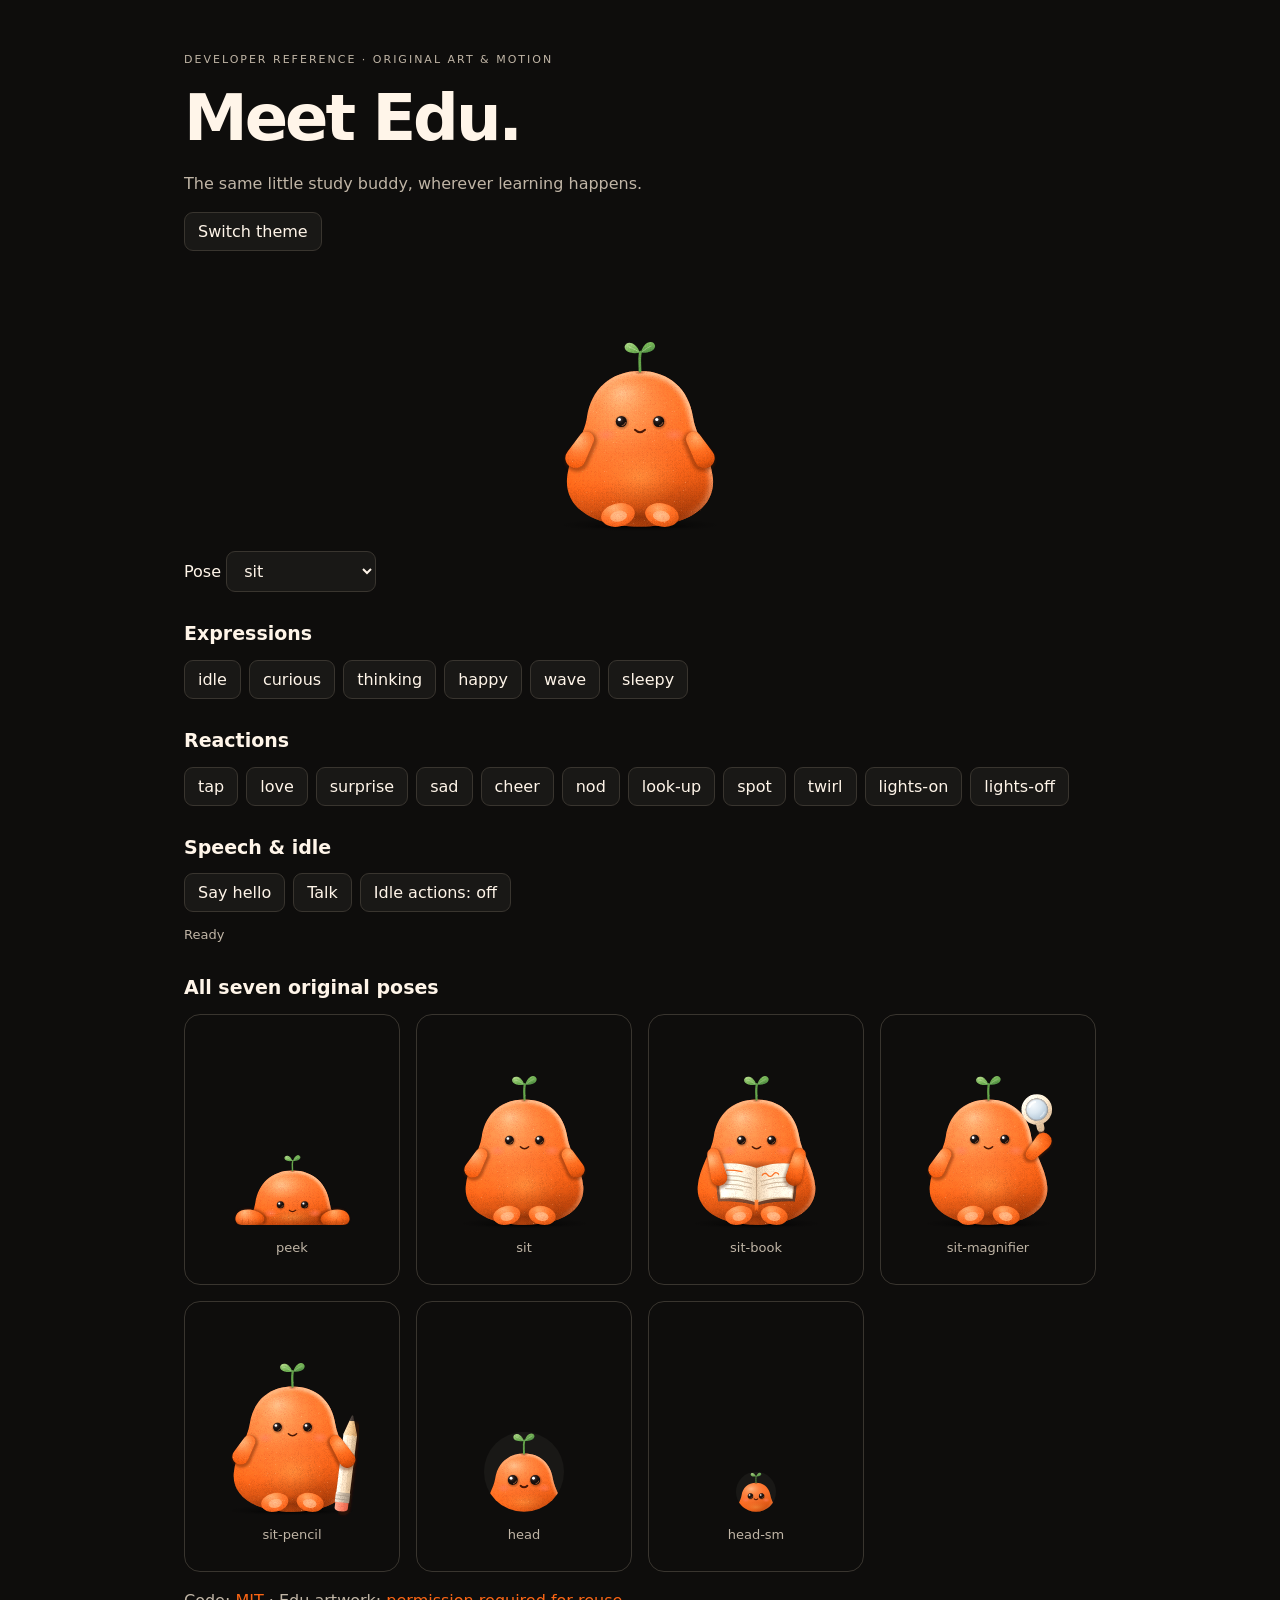
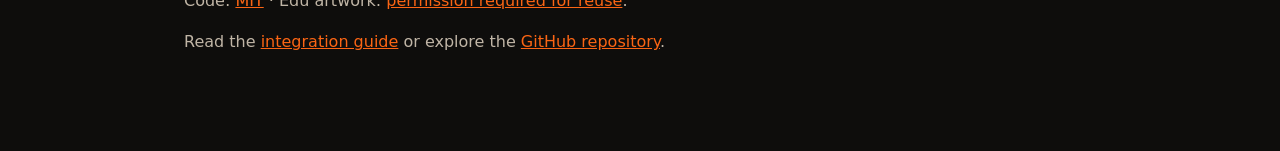
==== commit 1315db45: "License implementation under MIT and reserve Edu artwork rights" ====
--- a/index.html
+++ b/index.html
@@ -1,3 +1,3 @@
 <!doctype html>
 <html lang="en" data-theme="dark"><meta charset="utf-8"><meta name="viewport" content="width=device-width, initial-scale=1"><title>Edu — meet your study buddy</title><link rel="icon" href="art/mascot/head-sm.svg"><link rel="stylesheet" href="assets/mascot.css"><link rel="stylesheet" href="demo.css">
-<body><main><p class="eyebrow">DEVELOPER REFERENCE · ORIGINAL ART & MOTION</p><h1>Meet Edu.</h1><p>The same little study buddy, wherever learning happens.</p><button id="theme">Switch theme</button><section class="stage"><div id="hero"></div></section><label>Pose <select id="pose"></select></label><h2>Expressions</h2><div id="states" class="controls"></div><h2>Reactions</h2><div id="reactions" class="controls"></div><h2>Speech & idle</h2><div class="controls"><button id="speak">Say hello</button><button id="talk">Talk</button><button id="auto" aria-pressed="false">Idle actions: off</button></div><p id="status" aria-live="polite">Ready</p><h2>All seven original poses</h2><section id="gallery"></section><p>Read the <a href="docs/integration.md">integration guide</a> or explore the <a href="https://github.com/zoxilsi/eduport_mascot_edu">GitHub repository</a>.</p></main><script type="module" src="demo.js"></script></body></html>+<body><main><p class="eyebrow">DEVELOPER REFERENCE · ORIGINAL ART & MOTION</p><h1>Meet Edu.</h1><p>The same little study buddy, wherever learning happens.</p><button id="theme">Switch theme</button><section class="stage"><div id="hero"></div></section><label>Pose <select id="pose"></select></label><h2>Expressions</h2><div id="states" class="controls"></div><h2>Reactions</h2><div id="reactions" class="controls"></div><h2>Speech & idle</h2><div class="controls"><button id="speak">Say hello</button><button id="talk">Talk</button><button id="auto" aria-pressed="false">Idle actions: off</button></div><p id="status" aria-live="polite">Ready</p><h2>All seven original poses</h2><section id="gallery"></section><p>Code: <a href="LICENSE">MIT</a> · Edu artwork: <a href="ARTWORK-RIGHTS.md">permission required for reuse</a>.</p><p>Read the <a href="docs/integration.md">integration guide</a> or explore the <a href="https://github.com/zoxilsi/eduport_mascot_edu">GitHub repository</a>.</p></main><script type="module" src="demo.js"></script></body></html>
